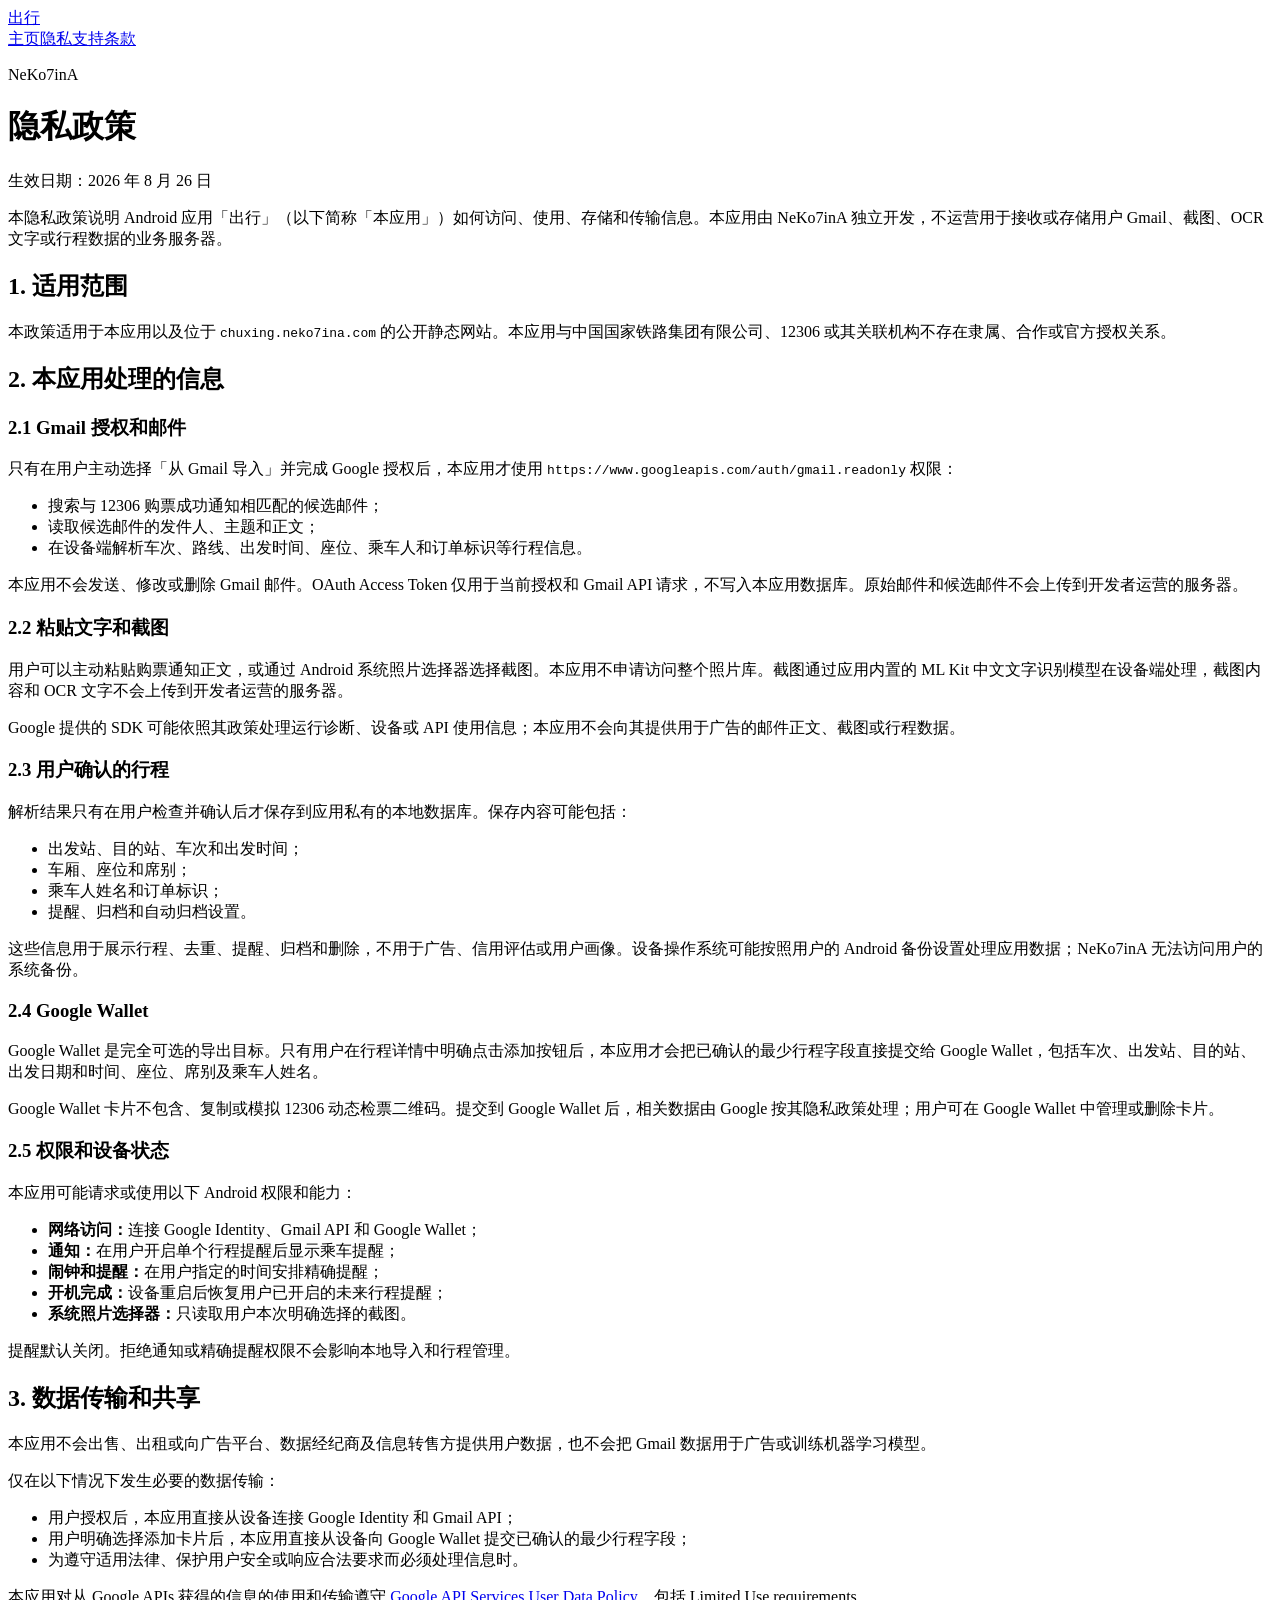
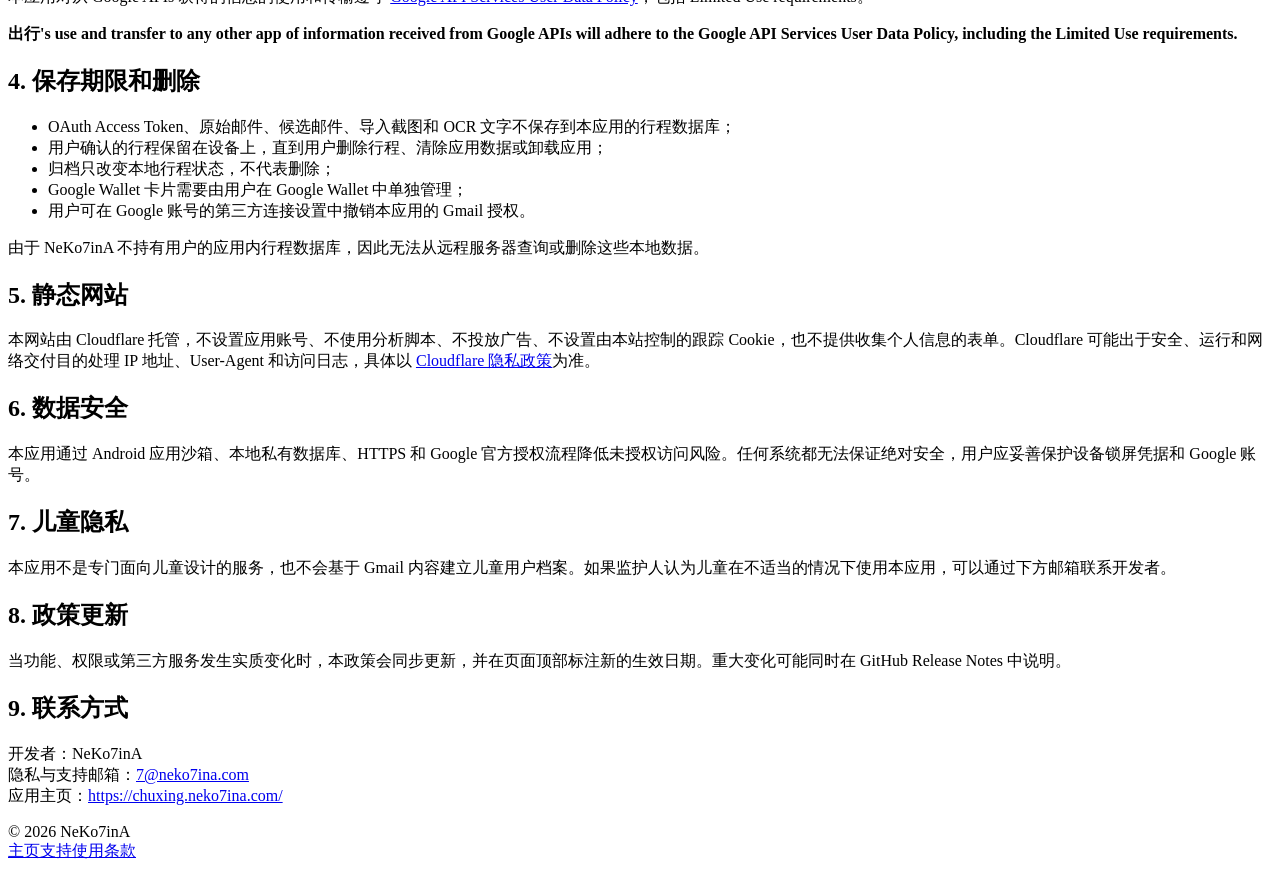
==== site/privacy/index.html @ a830c507 "添加出行应用公开站点" ====
<!doctype html>
<html lang="zh-CN">
<head>
  <meta charset="utf-8">
  <meta name="viewport" content="width=device-width, initial-scale=1">
  <meta name="description" content="出行应用隐私政策：说明 Gmail、截图、OCR、本地行程和 Google Wallet 数据的处理方式。">
  <link rel="canonical" href="https://chuxing.neko7ina.com/privacy/">
  <link rel="icon" href="/assets/icon.svg" type="image/svg+xml">
  <link rel="stylesheet" href="/assets/style.css">
  <title>隐私政策｜出行</title>
</head>
<body>
<header class="site-header">
  <nav class="nav" aria-label="主导航">
    <a class="brand" href="/"><img src="/assets/icon.svg" alt=""><span>出行</span></a>
    <div class="nav-links">
      <a href="/">主页</a><a href="/privacy/" aria-current="page">隐私</a><a href="/support/">支持</a><a href="/terms/">条款</a>
    </div>
  </nav>
</header>
<main class="document">
  <p class="eyebrow">NeKo7inA</p>
  <h1>隐私政策</h1>
  <p class="meta">生效日期：2026 年 8 月 26 日</p>

  <p>本隐私政策说明 Android 应用「出行」（以下简称「本应用」）如何访问、使用、存储和传输信息。本应用由 NeKo7inA 独立开发，不运营用于接收或存储用户 Gmail、截图、OCR 文字或行程数据的业务服务器。</p>

  <h2>1. 适用范围</h2>
  <p>本政策适用于本应用以及位于 <code>chuxing.neko7ina.com</code> 的公开静态网站。本应用与中国国家铁路集团有限公司、12306 或其关联机构不存在隶属、合作或官方授权关系。</p>

  <h2>2. 本应用处理的信息</h2>
  <h3>2.1 Gmail 授权和邮件</h3>
  <p>只有在用户主动选择「从 Gmail 导入」并完成 Google 授权后，本应用才使用 <code>https://www.googleapis.com/auth/gmail.readonly</code> 权限：</p>
  <ul>
    <li>搜索与 12306 购票成功通知相匹配的候选邮件；</li>
    <li>读取候选邮件的发件人、主题和正文；</li>
    <li>在设备端解析车次、路线、出发时间、座位、乘车人和订单标识等行程信息。</li>
  </ul>
  <p>本应用不会发送、修改或删除 Gmail 邮件。OAuth Access Token 仅用于当前授权和 Gmail API 请求，不写入本应用数据库。原始邮件和候选邮件不会上传到开发者运营的服务器。</p>

  <h3>2.2 粘贴文字和截图</h3>
  <p>用户可以主动粘贴购票通知正文，或通过 Android 系统照片选择器选择截图。本应用不申请访问整个照片库。截图通过应用内置的 ML Kit 中文文字识别模型在设备端处理，截图内容和 OCR 文字不会上传到开发者运营的服务器。</p>
  <p>Google 提供的 SDK 可能依照其政策处理运行诊断、设备或 API 使用信息；本应用不会向其提供用于广告的邮件正文、截图或行程数据。</p>

  <h3>2.3 用户确认的行程</h3>
  <p>解析结果只有在用户检查并确认后才保存到应用私有的本地数据库。保存内容可能包括：</p>
  <ul>
    <li>出发站、目的站、车次和出发时间；</li>
    <li>车厢、座位和席别；</li>
    <li>乘车人姓名和订单标识；</li>
    <li>提醒、归档和自动归档设置。</li>
  </ul>
  <p>这些信息用于展示行程、去重、提醒、归档和删除，不用于广告、信用评估或用户画像。设备操作系统可能按照用户的 Android 备份设置处理应用数据；NeKo7inA 无法访问用户的系统备份。</p>

  <h3>2.4 Google Wallet</h3>
  <p>Google Wallet 是完全可选的导出目标。只有用户在行程详情中明确点击添加按钮后，本应用才会把已确认的最少行程字段直接提交给 Google Wallet，包括车次、出发站、目的站、出发日期和时间、座位、席别及乘车人姓名。</p>
  <p>Google Wallet 卡片不包含、复制或模拟 12306 动态检票二维码。提交到 Google Wallet 后，相关数据由 Google 按其隐私政策处理；用户可在 Google Wallet 中管理或删除卡片。</p>

  <h3>2.5 权限和设备状态</h3>
  <p>本应用可能请求或使用以下 Android 权限和能力：</p>
  <ul>
    <li><strong>网络访问：</strong>连接 Google Identity、Gmail API 和 Google Wallet；</li>
    <li><strong>通知：</strong>在用户开启单个行程提醒后显示乘车提醒；</li>
    <li><strong>闹钟和提醒：</strong>在用户指定的时间安排精确提醒；</li>
    <li><strong>开机完成：</strong>设备重启后恢复用户已开启的未来行程提醒；</li>
    <li><strong>系统照片选择器：</strong>只读取用户本次明确选择的截图。</li>
  </ul>
  <p>提醒默认关闭。拒绝通知或精确提醒权限不会影响本地导入和行程管理。</p>

  <h2>3. 数据传输和共享</h2>
  <p>本应用不会出售、出租或向广告平台、数据经纪商及信息转售方提供用户数据，也不会把 Gmail 数据用于广告或训练机器学习模型。</p>
  <p>仅在以下情况下发生必要的数据传输：</p>
  <ul>
    <li>用户授权后，本应用直接从设备连接 Google Identity 和 Gmail API；</li>
    <li>用户明确选择添加卡片后，本应用直接从设备向 Google Wallet 提交已确认的最少行程字段；</li>
    <li>为遵守适用法律、保护用户安全或响应合法要求而必须处理信息时。</li>
  </ul>
  <p>本应用对从 Google APIs 获得的信息的使用和传输遵守 <a href="https://developers.google.com/terms/api-services-user-data-policy">Google API Services User Data Policy</a>，包括 Limited Use requirements。</p>
  <p lang="en"><strong>出行's use and transfer to any other app of information received from Google APIs will adhere to the Google API Services User Data Policy, including the Limited Use requirements.</strong></p>

  <h2>4. 保存期限和删除</h2>
  <ul>
    <li>OAuth Access Token、原始邮件、候选邮件、导入截图和 OCR 文字不保存到本应用的行程数据库；</li>
    <li>用户确认的行程保留在设备上，直到用户删除行程、清除应用数据或卸载应用；</li>
    <li>归档只改变本地行程状态，不代表删除；</li>
    <li>Google Wallet 卡片需要由用户在 Google Wallet 中单独管理；</li>
    <li>用户可在 Google 账号的第三方连接设置中撤销本应用的 Gmail 授权。</li>
  </ul>
  <p>由于 NeKo7inA 不持有用户的应用内行程数据库，因此无法从远程服务器查询或删除这些本地数据。</p>

  <h2>5. 静态网站</h2>
  <p>本网站由 Cloudflare 托管，不设置应用账号、不使用分析脚本、不投放广告、不设置由本站控制的跟踪 Cookie，也不提供收集个人信息的表单。Cloudflare 可能出于安全、运行和网络交付目的处理 IP 地址、User-Agent 和访问日志，具体以 <a href="https://www.cloudflare.com/privacypolicy/">Cloudflare 隐私政策</a>为准。</p>

  <h2>6. 数据安全</h2>
  <p>本应用通过 Android 应用沙箱、本地私有数据库、HTTPS 和 Google 官方授权流程降低未授权访问风险。任何系统都无法保证绝对安全，用户应妥善保护设备锁屏凭据和 Google 账号。</p>

  <h2>7. 儿童隐私</h2>
  <p>本应用不是专门面向儿童设计的服务，也不会基于 Gmail 内容建立儿童用户档案。如果监护人认为儿童在不适当的情况下使用本应用，可以通过下方邮箱联系开发者。</p>

  <h2>8. 政策更新</h2>
  <p>当功能、权限或第三方服务发生实质变化时，本政策会同步更新，并在页面顶部标注新的生效日期。重大变化可能同时在 GitHub Release Notes 中说明。</p>

  <h2>9. 联系方式</h2>
  <p>开发者：NeKo7inA<br>隐私与支持邮箱：<a href="mailto:7@neko7ina.com">7@neko7ina.com</a><br>应用主页：<a href="https://chuxing.neko7ina.com/">https://chuxing.neko7ina.com/</a></p>
</main>
<footer class="site-footer">
  <span>© 2026 NeKo7inA</span>
  <div class="footer-links"><a href="/">主页</a><a href="/support/">支持</a><a href="/terms/">使用条款</a></div>
</footer>
</body>
</html>
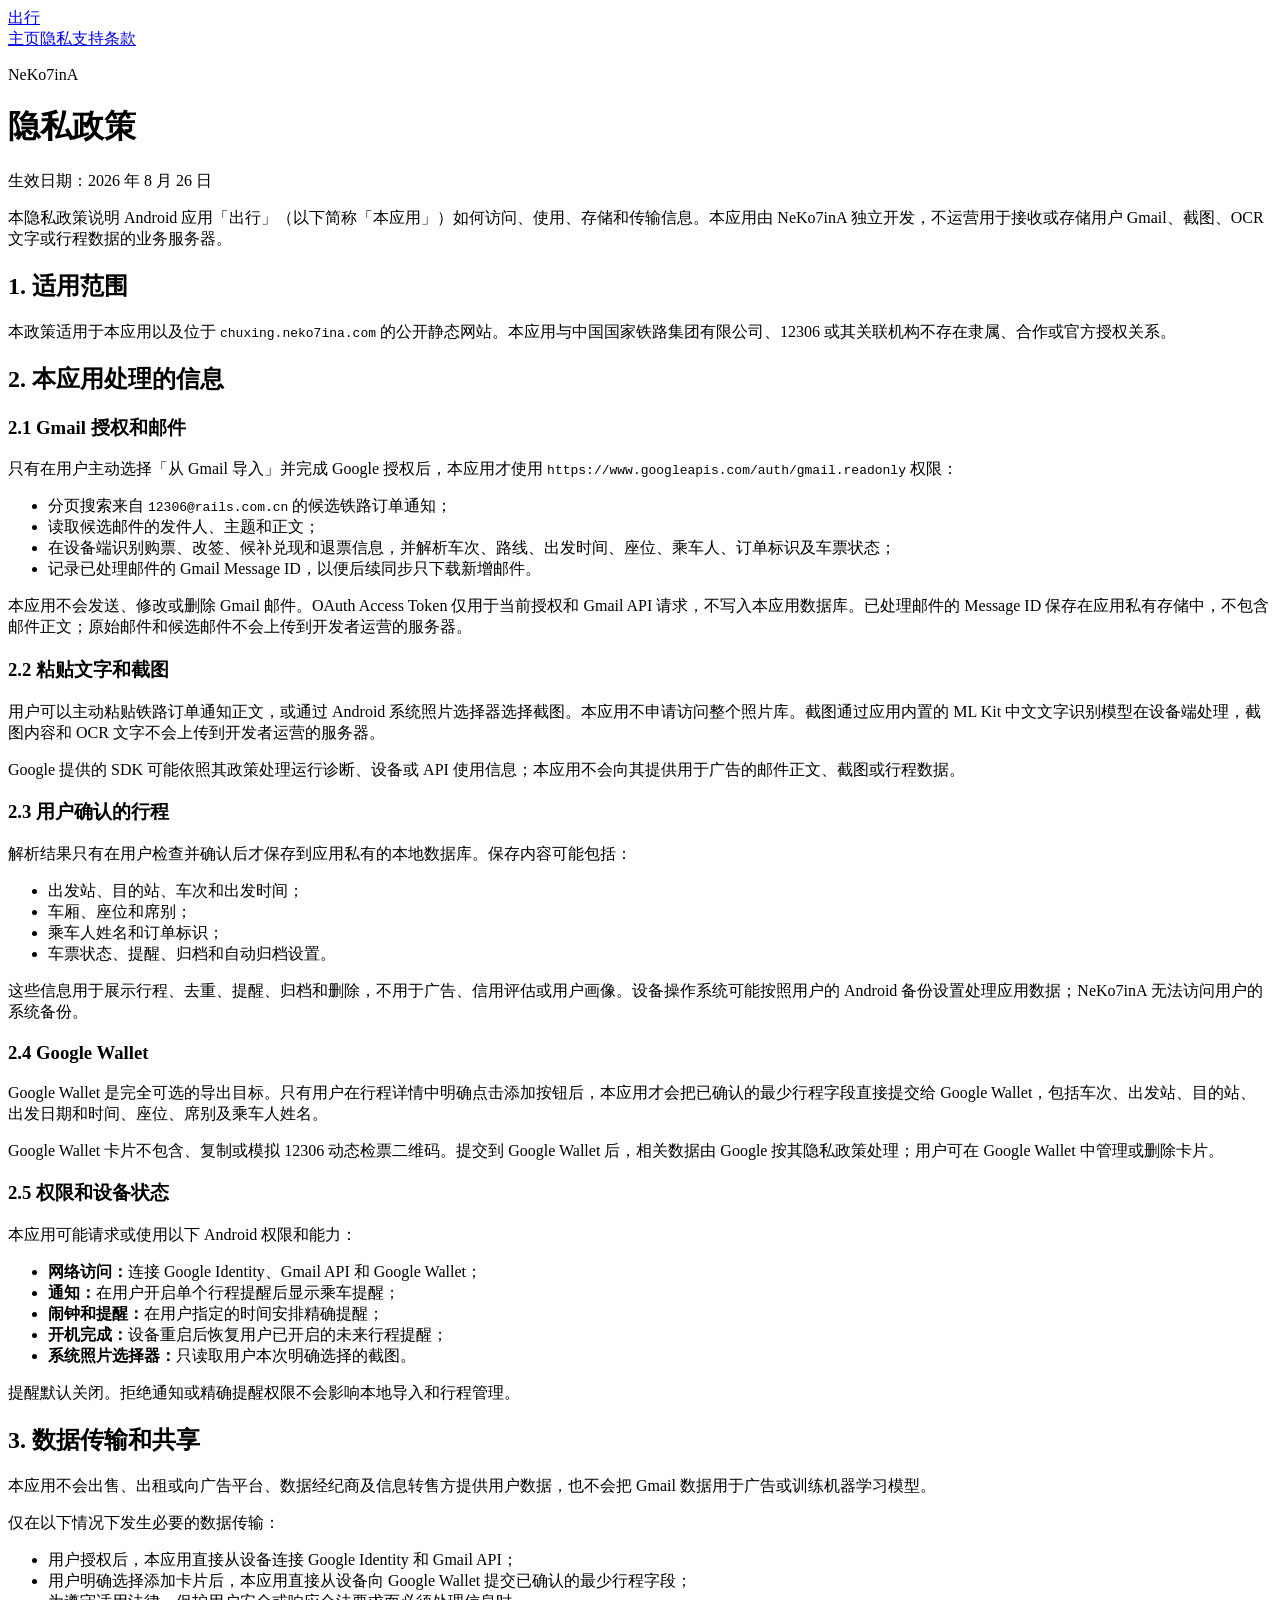
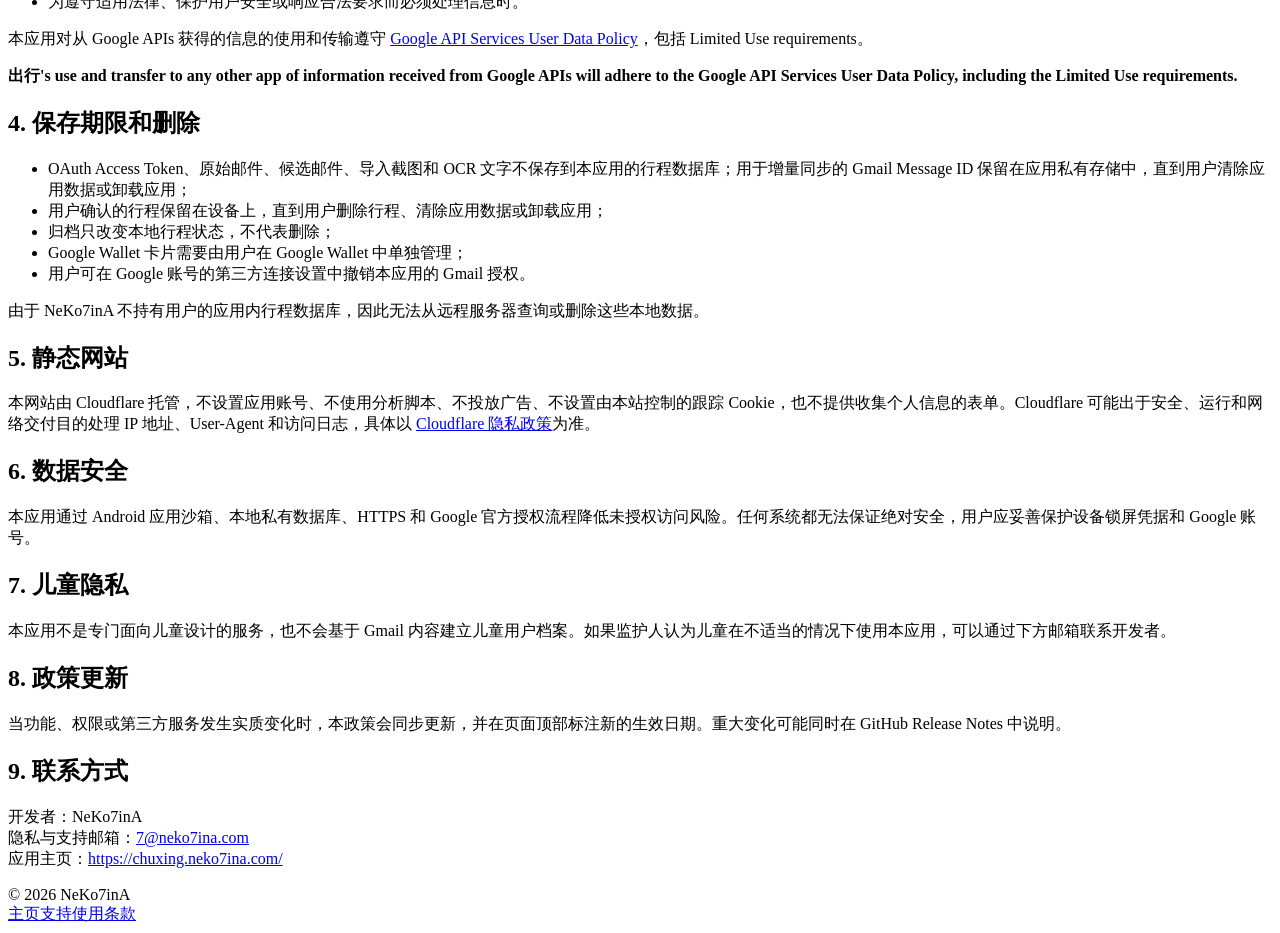
==== commit ef8f6566: "更新 Gmail 审核与隐私说明" ====
--- a/site/privacy/index.html
+++ b/site/privacy/index.html
@@ -32,14 +32,15 @@
   <h3>2.1 Gmail 授权和邮件</h3>
   <p>只有在用户主动选择「从 Gmail 导入」并完成 Google 授权后，本应用才使用 <code>https://www.googleapis.com/auth/gmail.readonly</code> 权限：</p>
   <ul>
-    <li>搜索与 12306 购票成功通知相匹配的候选邮件；</li>
+    <li>分页搜索来自 <code>12306@rails.com.cn</code> 的候选铁路订单通知；</li>
     <li>读取候选邮件的发件人、主题和正文；</li>
-    <li>在设备端解析车次、路线、出发时间、座位、乘车人和订单标识等行程信息。</li>
+    <li>在设备端识别购票、改签、候补兑现和退票信息，并解析车次、路线、出发时间、座位、乘车人、订单标识及车票状态；</li>
+    <li>记录已处理邮件的 Gmail Message ID，以便后续同步只下载新增邮件。</li>
   </ul>
-  <p>本应用不会发送、修改或删除 Gmail 邮件。OAuth Access Token 仅用于当前授权和 Gmail API 请求，不写入本应用数据库。原始邮件和候选邮件不会上传到开发者运营的服务器。</p>
+  <p>本应用不会发送、修改或删除 Gmail 邮件。OAuth Access Token 仅用于当前授权和 Gmail API 请求，不写入本应用数据库。已处理邮件的 Message ID 保存在应用私有存储中，不包含邮件正文；原始邮件和候选邮件不会上传到开发者运营的服务器。</p>
 
   <h3>2.2 粘贴文字和截图</h3>
-  <p>用户可以主动粘贴购票通知正文，或通过 Android 系统照片选择器选择截图。本应用不申请访问整个照片库。截图通过应用内置的 ML Kit 中文文字识别模型在设备端处理，截图内容和 OCR 文字不会上传到开发者运营的服务器。</p>
+  <p>用户可以主动粘贴铁路订单通知正文，或通过 Android 系统照片选择器选择截图。本应用不申请访问整个照片库。截图通过应用内置的 ML Kit 中文文字识别模型在设备端处理，截图内容和 OCR 文字不会上传到开发者运营的服务器。</p>
   <p>Google 提供的 SDK 可能依照其政策处理运行诊断、设备或 API 使用信息；本应用不会向其提供用于广告的邮件正文、截图或行程数据。</p>
 
   <h3>2.3 用户确认的行程</h3>
@@ -48,7 +49,7 @@
     <li>出发站、目的站、车次和出发时间；</li>
     <li>车厢、座位和席别；</li>
     <li>乘车人姓名和订单标识；</li>
-    <li>提醒、归档和自动归档设置。</li>
+    <li>车票状态、提醒、归档和自动归档设置。</li>
   </ul>
   <p>这些信息用于展示行程、去重、提醒、归档和删除，不用于广告、信用评估或用户画像。设备操作系统可能按照用户的 Android 备份设置处理应用数据；NeKo7inA 无法访问用户的系统备份。</p>
 
@@ -80,7 +81,7 @@
 
   <h2>4. 保存期限和删除</h2>
   <ul>
-    <li>OAuth Access Token、原始邮件、候选邮件、导入截图和 OCR 文字不保存到本应用的行程数据库；</li>
+    <li>OAuth Access Token、原始邮件、候选邮件、导入截图和 OCR 文字不保存到本应用的行程数据库；用于增量同步的 Gmail Message ID 保留在应用私有存储中，直到用户清除应用数据或卸载应用；</li>
     <li>用户确认的行程保留在设备上，直到用户删除行程、清除应用数据或卸载应用；</li>
     <li>归档只改变本地行程状态，不代表删除；</li>
     <li>Google Wallet 卡片需要由用户在 Google Wallet 中单独管理；</li>
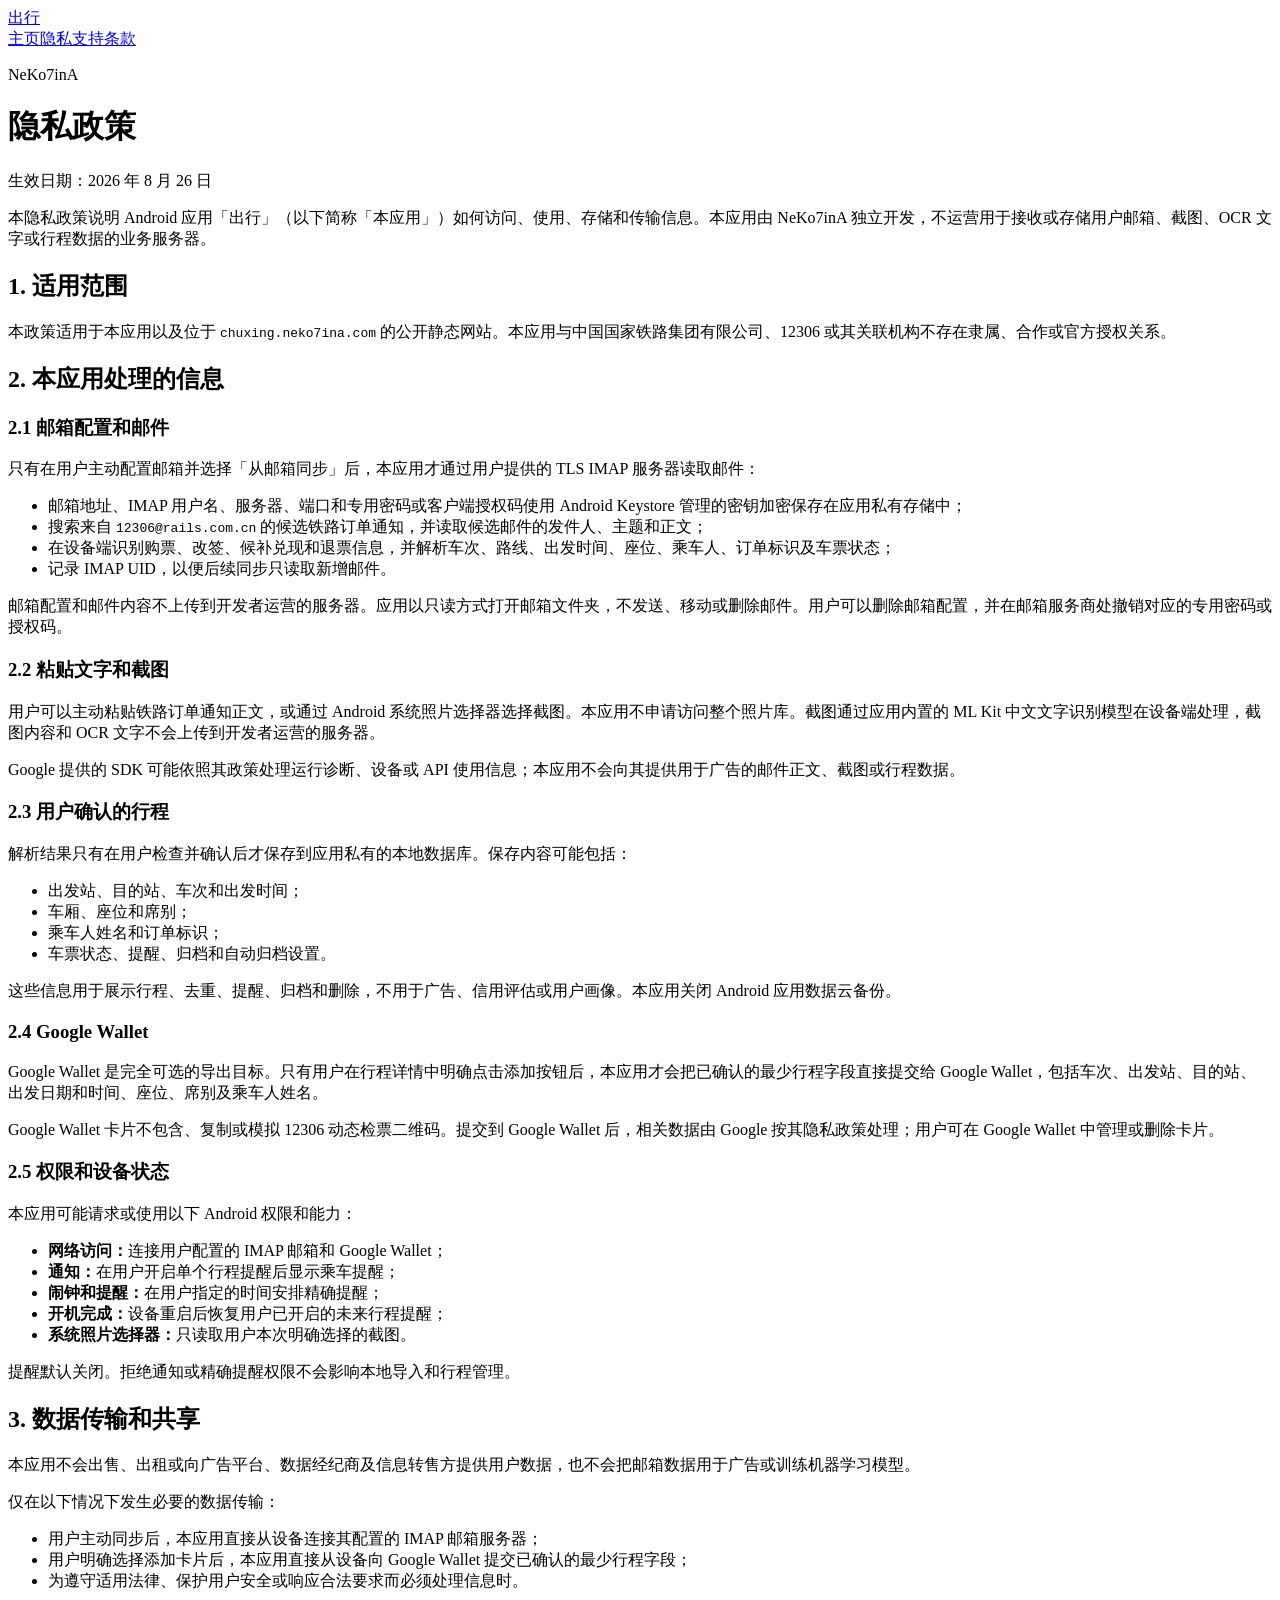
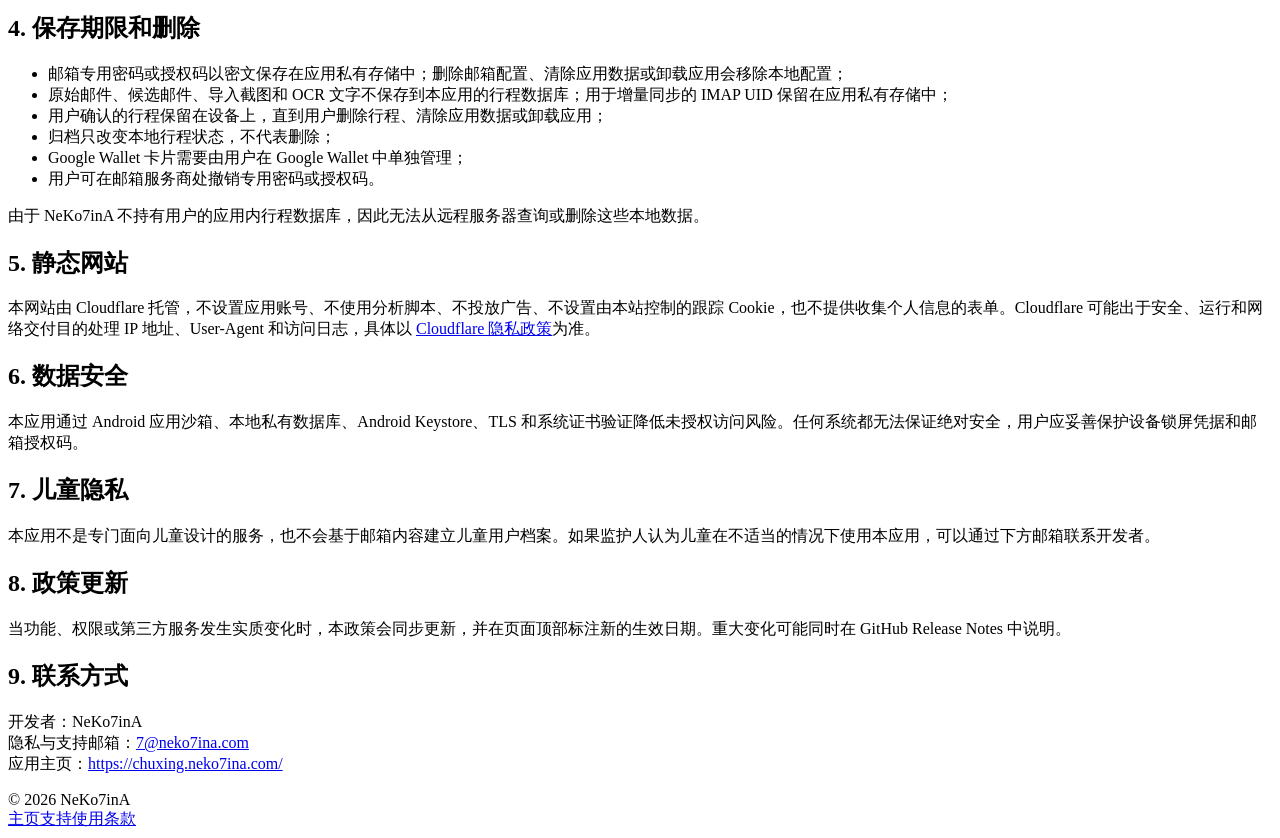
==== commit ad45fc9f: "改用 IMAP 邮箱同步说明" ====
--- a/site/privacy/index.html
+++ b/site/privacy/index.html
@@ -3,7 +3,7 @@
 <head>
   <meta charset="utf-8">
   <meta name="viewport" content="width=device-width, initial-scale=1">
-  <meta name="description" content="出行应用隐私政策：说明 Gmail、截图、OCR、本地行程和 Google Wallet 数据的处理方式。">
+  <meta name="description" content="出行应用隐私政策：说明邮箱同步、截图、OCR、本地行程和 Google Wallet 数据的处理方式。">
   <link rel="canonical" href="https://chuxing.neko7ina.com/privacy/">
   <link rel="icon" href="/assets/icon.svg" type="image/svg+xml">
   <link rel="stylesheet" href="/assets/style.css">
@@ -23,21 +23,21 @@
   <h1>隐私政策</h1>
   <p class="meta">生效日期：2026 年 8 月 26 日</p>
 
-  <p>本隐私政策说明 Android 应用「出行」（以下简称「本应用」）如何访问、使用、存储和传输信息。本应用由 NeKo7inA 独立开发，不运营用于接收或存储用户 Gmail、截图、OCR 文字或行程数据的业务服务器。</p>
+  <p>本隐私政策说明 Android 应用「出行」（以下简称「本应用」）如何访问、使用、存储和传输信息。本应用由 NeKo7inA 独立开发，不运营用于接收或存储用户邮箱、截图、OCR 文字或行程数据的业务服务器。</p>
 
   <h2>1. 适用范围</h2>
   <p>本政策适用于本应用以及位于 <code>chuxing.neko7ina.com</code> 的公开静态网站。本应用与中国国家铁路集团有限公司、12306 或其关联机构不存在隶属、合作或官方授权关系。</p>
 
   <h2>2. 本应用处理的信息</h2>
-  <h3>2.1 Gmail 授权和邮件</h3>
-  <p>只有在用户主动选择「从 Gmail 导入」并完成 Google 授权后，本应用才使用 <code>https://www.googleapis.com/auth/gmail.readonly</code> 权限：</p>
+  <h3>2.1 邮箱配置和邮件</h3>
+  <p>只有在用户主动配置邮箱并选择「从邮箱同步」后，本应用才通过用户提供的 TLS IMAP 服务器读取邮件：</p>
   <ul>
-    <li>分页搜索来自 <code>12306@rails.com.cn</code> 的候选铁路订单通知；</li>
-    <li>读取候选邮件的发件人、主题和正文；</li>
+    <li>邮箱地址、IMAP 用户名、服务器、端口和专用密码或客户端授权码使用 Android Keystore 管理的密钥加密保存在应用私有存储中；</li>
+    <li>搜索来自 <code>12306@rails.com.cn</code> 的候选铁路订单通知，并读取候选邮件的发件人、主题和正文；</li>
     <li>在设备端识别购票、改签、候补兑现和退票信息，并解析车次、路线、出发时间、座位、乘车人、订单标识及车票状态；</li>
-    <li>记录已处理邮件的 Gmail Message ID，以便后续同步只下载新增邮件。</li>
+    <li>记录 IMAP UID，以便后续同步只读取新增邮件。</li>
   </ul>
-  <p>本应用不会发送、修改或删除 Gmail 邮件。OAuth Access Token 仅用于当前授权和 Gmail API 请求，不写入本应用数据库。已处理邮件的 Message ID 保存在应用私有存储中，不包含邮件正文；原始邮件和候选邮件不会上传到开发者运营的服务器。</p>
+  <p>邮箱配置和邮件内容不上传到开发者运营的服务器。应用以只读方式打开邮箱文件夹，不发送、移动或删除邮件。用户可以删除邮箱配置，并在邮箱服务商处撤销对应的专用密码或授权码。</p>
 
   <h3>2.2 粘贴文字和截图</h3>
   <p>用户可以主动粘贴铁路订单通知正文，或通过 Android 系统照片选择器选择截图。本应用不申请访问整个照片库。截图通过应用内置的 ML Kit 中文文字识别模型在设备端处理，截图内容和 OCR 文字不会上传到开发者运营的服务器。</p>
@@ -51,7 +51,7 @@
     <li>乘车人姓名和订单标识；</li>
     <li>车票状态、提醒、归档和自动归档设置。</li>
   </ul>
-  <p>这些信息用于展示行程、去重、提醒、归档和删除，不用于广告、信用评估或用户画像。设备操作系统可能按照用户的 Android 备份设置处理应用数据；NeKo7inA 无法访问用户的系统备份。</p>
+  <p>这些信息用于展示行程、去重、提醒、归档和删除，不用于广告、信用评估或用户画像。本应用关闭 Android 应用数据云备份。</p>
 
   <h3>2.4 Google Wallet</h3>
   <p>Google Wallet 是完全可选的导出目标。只有用户在行程详情中明确点击添加按钮后，本应用才会把已确认的最少行程字段直接提交给 Google Wallet，包括车次、出发站、目的站、出发日期和时间、座位、席别及乘车人姓名。</p>
@@ -60,7 +60,7 @@
   <h3>2.5 权限和设备状态</h3>
   <p>本应用可能请求或使用以下 Android 权限和能力：</p>
   <ul>
-    <li><strong>网络访问：</strong>连接 Google Identity、Gmail API 和 Google Wallet；</li>
+    <li><strong>网络访问：</strong>连接用户配置的 IMAP 邮箱和 Google Wallet；</li>
     <li><strong>通知：</strong>在用户开启单个行程提醒后显示乘车提醒；</li>
     <li><strong>闹钟和提醒：</strong>在用户指定的时间安排精确提醒；</li>
     <li><strong>开机完成：</strong>设备重启后恢复用户已开启的未来行程提醒；</li>
@@ -69,23 +69,21 @@
   <p>提醒默认关闭。拒绝通知或精确提醒权限不会影响本地导入和行程管理。</p>
 
   <h2>3. 数据传输和共享</h2>
-  <p>本应用不会出售、出租或向广告平台、数据经纪商及信息转售方提供用户数据，也不会把 Gmail 数据用于广告或训练机器学习模型。</p>
+  <p>本应用不会出售、出租或向广告平台、数据经纪商及信息转售方提供用户数据，也不会把邮箱数据用于广告或训练机器学习模型。</p>
   <p>仅在以下情况下发生必要的数据传输：</p>
   <ul>
-    <li>用户授权后，本应用直接从设备连接 Google Identity 和 Gmail API；</li>
+    <li>用户主动同步后，本应用直接从设备连接其配置的 IMAP 邮箱服务器；</li>
     <li>用户明确选择添加卡片后，本应用直接从设备向 Google Wallet 提交已确认的最少行程字段；</li>
     <li>为遵守适用法律、保护用户安全或响应合法要求而必须处理信息时。</li>
   </ul>
-  <p>本应用对从 Google APIs 获得的信息的使用和传输遵守 <a href="https://developers.google.com/terms/api-services-user-data-policy">Google API Services User Data Policy</a>，包括 Limited Use requirements。</p>
-  <p lang="en"><strong>出行's use and transfer to any other app of information received from Google APIs will adhere to the Google API Services User Data Policy, including the Limited Use requirements.</strong></p>
-
   <h2>4. 保存期限和删除</h2>
   <ul>
-    <li>OAuth Access Token、原始邮件、候选邮件、导入截图和 OCR 文字不保存到本应用的行程数据库；用于增量同步的 Gmail Message ID 保留在应用私有存储中，直到用户清除应用数据或卸载应用；</li>
+    <li>邮箱专用密码或授权码以密文保存在应用私有存储中；删除邮箱配置、清除应用数据或卸载应用会移除本地配置；</li>
+    <li>原始邮件、候选邮件、导入截图和 OCR 文字不保存到本应用的行程数据库；用于增量同步的 IMAP UID 保留在应用私有存储中；</li>
     <li>用户确认的行程保留在设备上，直到用户删除行程、清除应用数据或卸载应用；</li>
     <li>归档只改变本地行程状态，不代表删除；</li>
     <li>Google Wallet 卡片需要由用户在 Google Wallet 中单独管理；</li>
-    <li>用户可在 Google 账号的第三方连接设置中撤销本应用的 Gmail 授权。</li>
+    <li>用户可在邮箱服务商处撤销专用密码或授权码。</li>
   </ul>
   <p>由于 NeKo7inA 不持有用户的应用内行程数据库，因此无法从远程服务器查询或删除这些本地数据。</p>
 
@@ -93,10 +91,10 @@
   <p>本网站由 Cloudflare 托管，不设置应用账号、不使用分析脚本、不投放广告、不设置由本站控制的跟踪 Cookie，也不提供收集个人信息的表单。Cloudflare 可能出于安全、运行和网络交付目的处理 IP 地址、User-Agent 和访问日志，具体以 <a href="https://www.cloudflare.com/privacypolicy/">Cloudflare 隐私政策</a>为准。</p>
 
   <h2>6. 数据安全</h2>
-  <p>本应用通过 Android 应用沙箱、本地私有数据库、HTTPS 和 Google 官方授权流程降低未授权访问风险。任何系统都无法保证绝对安全，用户应妥善保护设备锁屏凭据和 Google 账号。</p>
+  <p>本应用通过 Android 应用沙箱、本地私有数据库、Android Keystore、TLS 和系统证书验证降低未授权访问风险。任何系统都无法保证绝对安全，用户应妥善保护设备锁屏凭据和邮箱授权码。</p>
 
   <h2>7. 儿童隐私</h2>
-  <p>本应用不是专门面向儿童设计的服务，也不会基于 Gmail 内容建立儿童用户档案。如果监护人认为儿童在不适当的情况下使用本应用，可以通过下方邮箱联系开发者。</p>
+  <p>本应用不是专门面向儿童设计的服务，也不会基于邮箱内容建立儿童用户档案。如果监护人认为儿童在不适当的情况下使用本应用，可以通过下方邮箱联系开发者。</p>
 
   <h2>8. 政策更新</h2>
   <p>当功能、权限或第三方服务发生实质变化时，本政策会同步更新，并在页面顶部标注新的生效日期。重大变化可能同时在 GitHub Release Notes 中说明。</p>
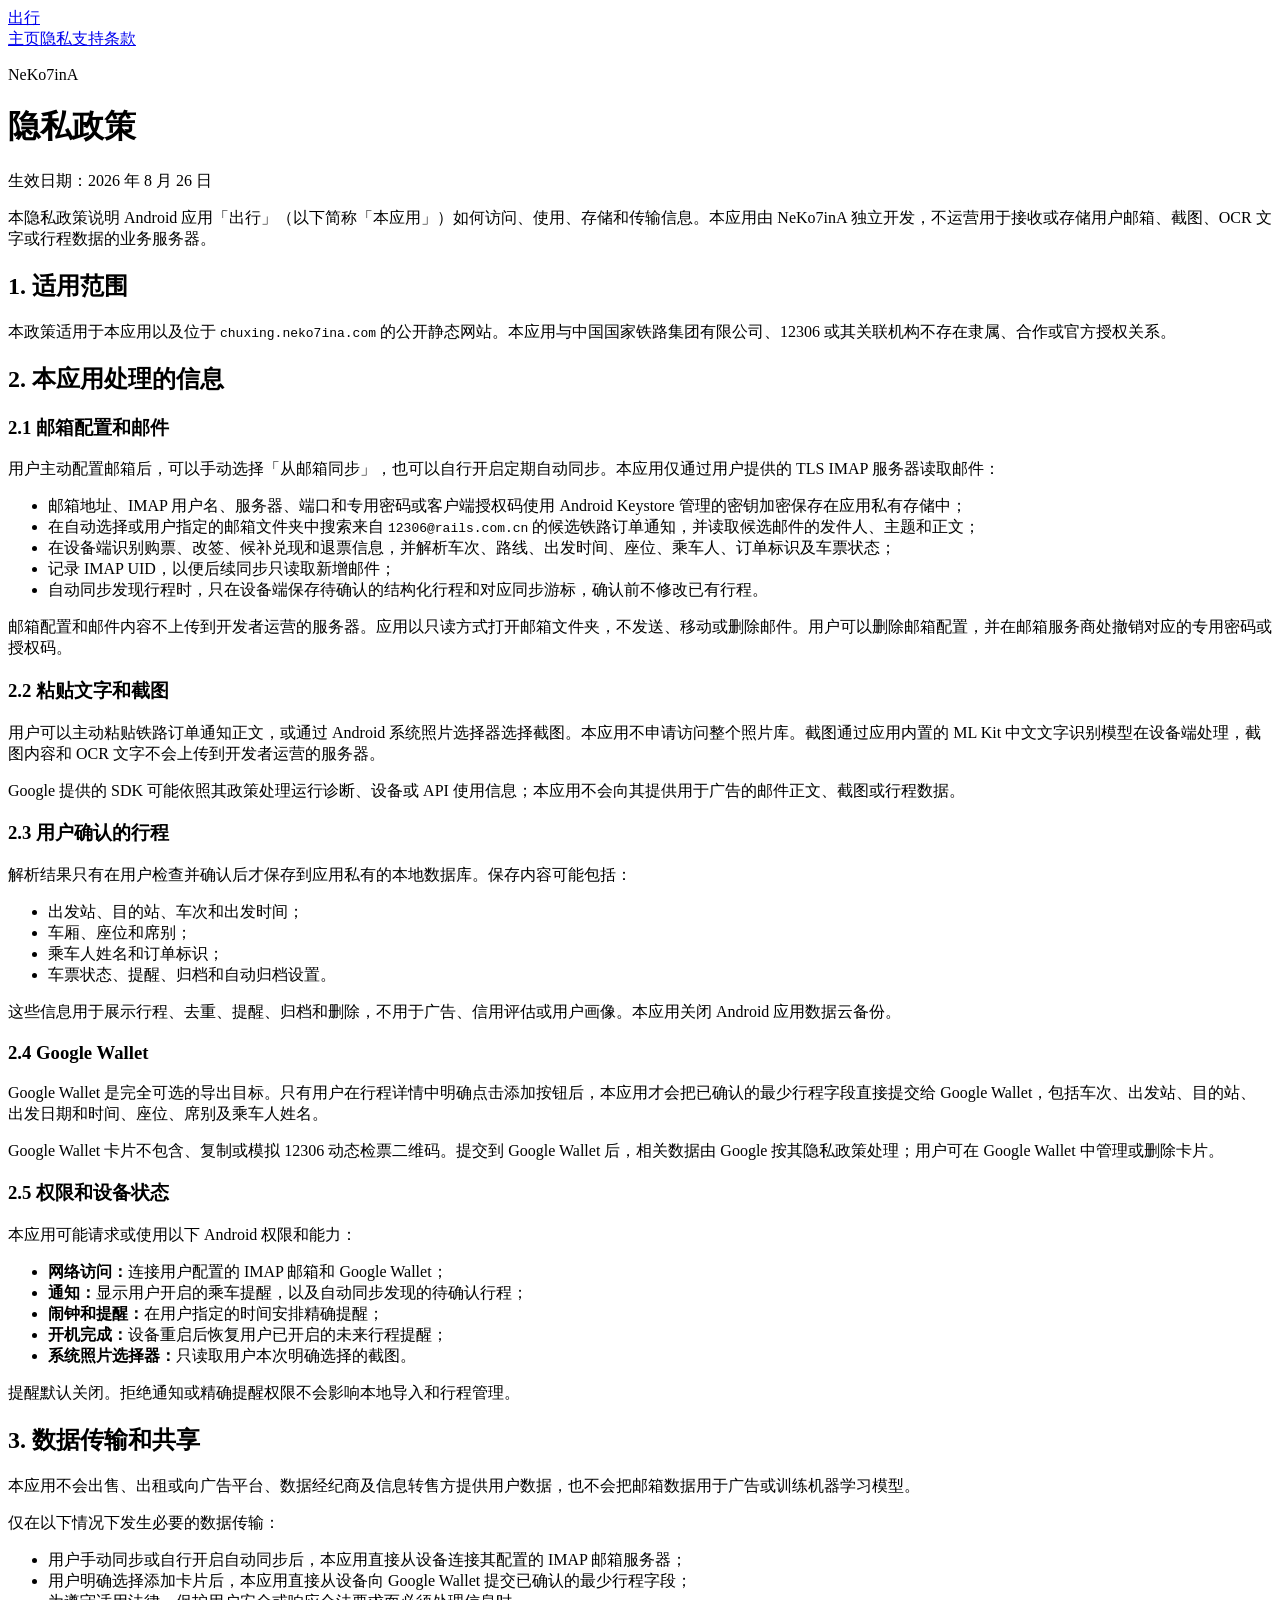
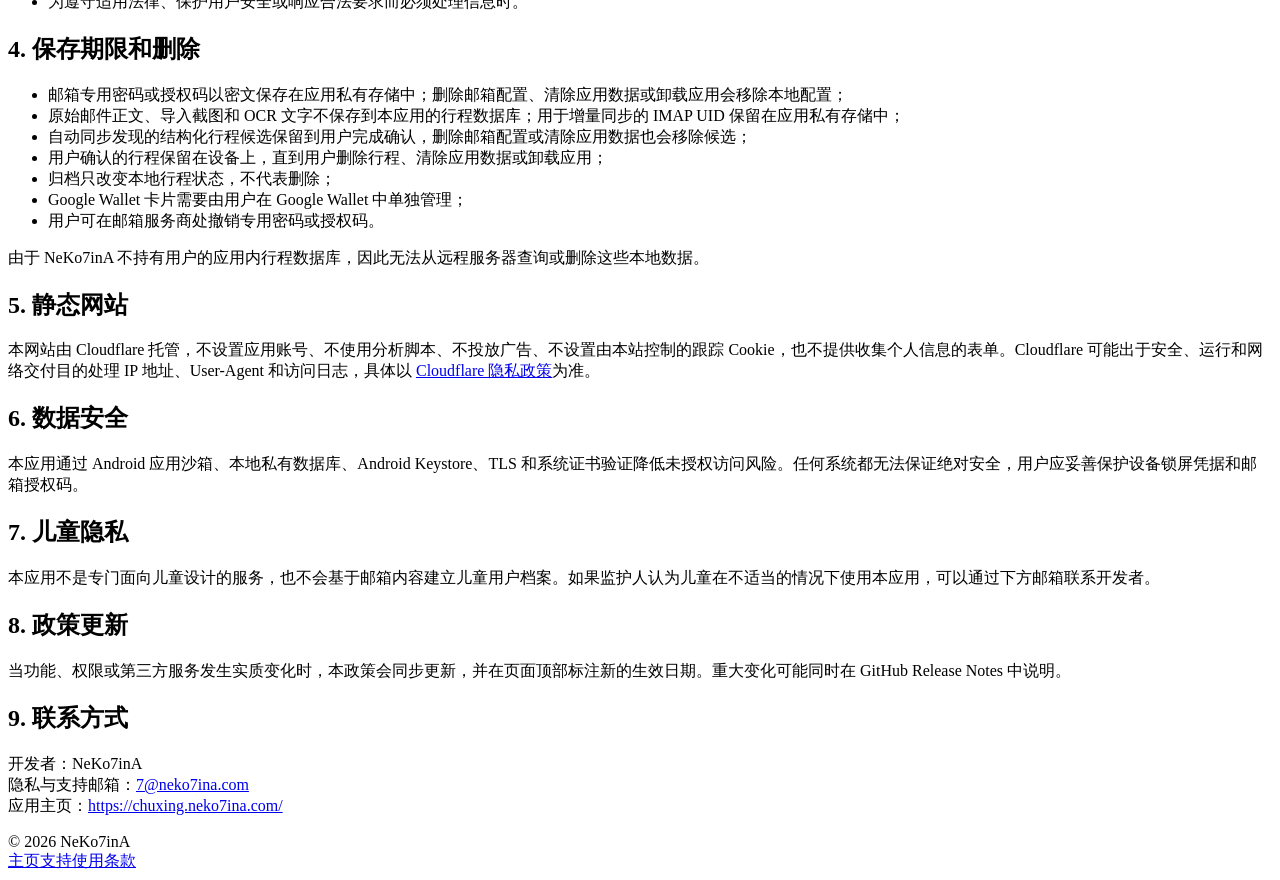
==== commit eb80cab5: "支持邮箱自动同步和指定文件夹" ====
--- a/site/privacy/index.html
+++ b/site/privacy/index.html
@@ -30,12 +30,13 @@
 
   <h2>2. 本应用处理的信息</h2>
   <h3>2.1 邮箱配置和邮件</h3>
-  <p>只有在用户主动配置邮箱并选择「从邮箱同步」后，本应用才通过用户提供的 TLS IMAP 服务器读取邮件：</p>
+  <p>用户主动配置邮箱后，可以手动选择「从邮箱同步」，也可以自行开启定期自动同步。本应用仅通过用户提供的 TLS IMAP 服务器读取邮件：</p>
   <ul>
     <li>邮箱地址、IMAP 用户名、服务器、端口和专用密码或客户端授权码使用 Android Keystore 管理的密钥加密保存在应用私有存储中；</li>
-    <li>搜索来自 <code>12306@rails.com.cn</code> 的候选铁路订单通知，并读取候选邮件的发件人、主题和正文；</li>
+    <li>在自动选择或用户指定的邮箱文件夹中搜索来自 <code>12306@rails.com.cn</code> 的候选铁路订单通知，并读取候选邮件的发件人、主题和正文；</li>
     <li>在设备端识别购票、改签、候补兑现和退票信息，并解析车次、路线、出发时间、座位、乘车人、订单标识及车票状态；</li>
-    <li>记录 IMAP UID，以便后续同步只读取新增邮件。</li>
+    <li>记录 IMAP UID，以便后续同步只读取新增邮件；</li>
+    <li>自动同步发现行程时，只在设备端保存待确认的结构化行程和对应同步游标，确认前不修改已有行程。</li>
   </ul>
   <p>邮箱配置和邮件内容不上传到开发者运营的服务器。应用以只读方式打开邮箱文件夹，不发送、移动或删除邮件。用户可以删除邮箱配置，并在邮箱服务商处撤销对应的专用密码或授权码。</p>
 
@@ -61,7 +62,7 @@
   <p>本应用可能请求或使用以下 Android 权限和能力：</p>
   <ul>
     <li><strong>网络访问：</strong>连接用户配置的 IMAP 邮箱和 Google Wallet；</li>
-    <li><strong>通知：</strong>在用户开启单个行程提醒后显示乘车提醒；</li>
+    <li><strong>通知：</strong>显示用户开启的乘车提醒，以及自动同步发现的待确认行程；</li>
     <li><strong>闹钟和提醒：</strong>在用户指定的时间安排精确提醒；</li>
     <li><strong>开机完成：</strong>设备重启后恢复用户已开启的未来行程提醒；</li>
     <li><strong>系统照片选择器：</strong>只读取用户本次明确选择的截图。</li>
@@ -72,14 +73,15 @@
   <p>本应用不会出售、出租或向广告平台、数据经纪商及信息转售方提供用户数据，也不会把邮箱数据用于广告或训练机器学习模型。</p>
   <p>仅在以下情况下发生必要的数据传输：</p>
   <ul>
-    <li>用户主动同步后，本应用直接从设备连接其配置的 IMAP 邮箱服务器；</li>
+    <li>用户手动同步或自行开启自动同步后，本应用直接从设备连接其配置的 IMAP 邮箱服务器；</li>
     <li>用户明确选择添加卡片后，本应用直接从设备向 Google Wallet 提交已确认的最少行程字段；</li>
     <li>为遵守适用法律、保护用户安全或响应合法要求而必须处理信息时。</li>
   </ul>
   <h2>4. 保存期限和删除</h2>
   <ul>
     <li>邮箱专用密码或授权码以密文保存在应用私有存储中；删除邮箱配置、清除应用数据或卸载应用会移除本地配置；</li>
-    <li>原始邮件、候选邮件、导入截图和 OCR 文字不保存到本应用的行程数据库；用于增量同步的 IMAP UID 保留在应用私有存储中；</li>
+    <li>原始邮件正文、导入截图和 OCR 文字不保存到本应用的行程数据库；用于增量同步的 IMAP UID 保留在应用私有存储中；</li>
+    <li>自动同步发现的结构化行程候选保留到用户完成确认，删除邮箱配置或清除应用数据也会移除候选；</li>
     <li>用户确认的行程保留在设备上，直到用户删除行程、清除应用数据或卸载应用；</li>
     <li>归档只改变本地行程状态，不代表删除；</li>
     <li>Google Wallet 卡片需要由用户在 Google Wallet 中单独管理；</li>
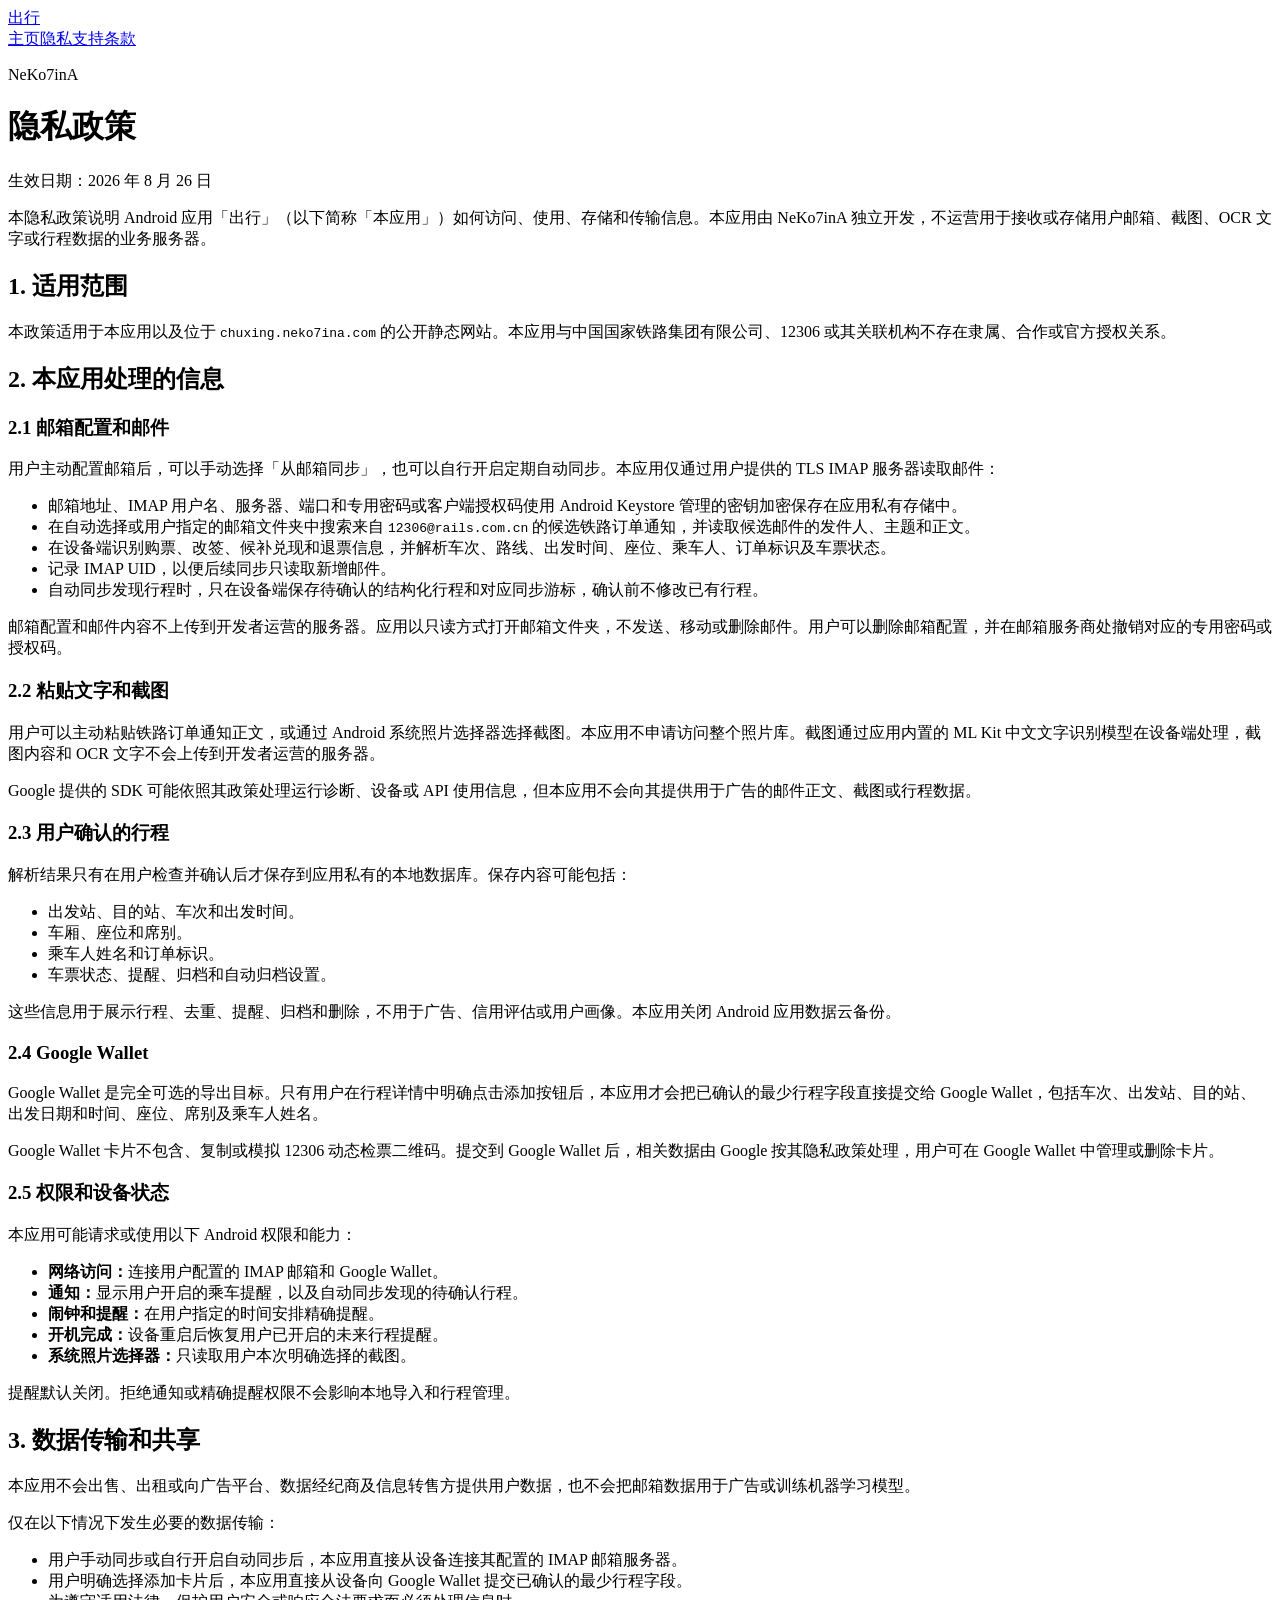
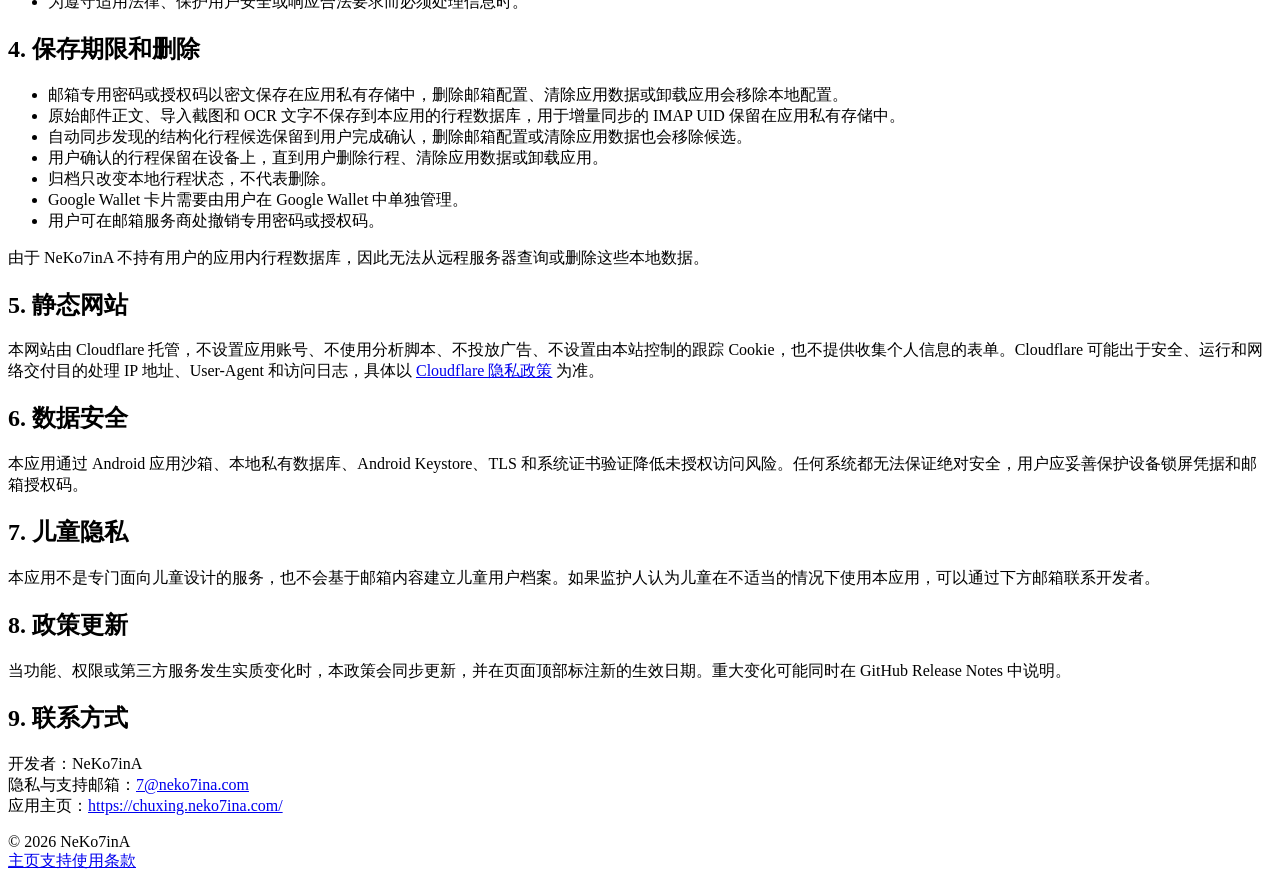
==== commit da1b7248: "统一中文文案与排版" ====
--- a/site/privacy/index.html
+++ b/site/privacy/index.html
@@ -32,39 +32,39 @@
   <h3>2.1 邮箱配置和邮件</h3>
   <p>用户主动配置邮箱后，可以手动选择「从邮箱同步」，也可以自行开启定期自动同步。本应用仅通过用户提供的 TLS IMAP 服务器读取邮件：</p>
   <ul>
-    <li>邮箱地址、IMAP 用户名、服务器、端口和专用密码或客户端授权码使用 Android Keystore 管理的密钥加密保存在应用私有存储中；</li>
-    <li>在自动选择或用户指定的邮箱文件夹中搜索来自 <code>12306@rails.com.cn</code> 的候选铁路订单通知，并读取候选邮件的发件人、主题和正文；</li>
-    <li>在设备端识别购票、改签、候补兑现和退票信息，并解析车次、路线、出发时间、座位、乘车人、订单标识及车票状态；</li>
-    <li>记录 IMAP UID，以便后续同步只读取新增邮件；</li>
+    <li>邮箱地址、IMAP 用户名、服务器、端口和专用密码或客户端授权码使用 Android Keystore 管理的密钥加密保存在应用私有存储中。</li>
+    <li>在自动选择或用户指定的邮箱文件夹中搜索来自 <code>12306@rails.com.cn</code> 的候选铁路订单通知，并读取候选邮件的发件人、主题和正文。</li>
+    <li>在设备端识别购票、改签、候补兑现和退票信息，并解析车次、路线、出发时间、座位、乘车人、订单标识及车票状态。</li>
+    <li>记录 IMAP UID，以便后续同步只读取新增邮件。</li>
     <li>自动同步发现行程时，只在设备端保存待确认的结构化行程和对应同步游标，确认前不修改已有行程。</li>
   </ul>
   <p>邮箱配置和邮件内容不上传到开发者运营的服务器。应用以只读方式打开邮箱文件夹，不发送、移动或删除邮件。用户可以删除邮箱配置，并在邮箱服务商处撤销对应的专用密码或授权码。</p>
 
   <h3>2.2 粘贴文字和截图</h3>
   <p>用户可以主动粘贴铁路订单通知正文，或通过 Android 系统照片选择器选择截图。本应用不申请访问整个照片库。截图通过应用内置的 ML Kit 中文文字识别模型在设备端处理，截图内容和 OCR 文字不会上传到开发者运营的服务器。</p>
-  <p>Google 提供的 SDK 可能依照其政策处理运行诊断、设备或 API 使用信息；本应用不会向其提供用于广告的邮件正文、截图或行程数据。</p>
+  <p>Google 提供的 SDK 可能依照其政策处理运行诊断、设备或 API 使用信息，但本应用不会向其提供用于广告的邮件正文、截图或行程数据。</p>
 
   <h3>2.3 用户确认的行程</h3>
   <p>解析结果只有在用户检查并确认后才保存到应用私有的本地数据库。保存内容可能包括：</p>
   <ul>
-    <li>出发站、目的站、车次和出发时间；</li>
-    <li>车厢、座位和席别；</li>
-    <li>乘车人姓名和订单标识；</li>
+    <li>出发站、目的站、车次和出发时间。</li>
+    <li>车厢、座位和席别。</li>
+    <li>乘车人姓名和订单标识。</li>
     <li>车票状态、提醒、归档和自动归档设置。</li>
   </ul>
   <p>这些信息用于展示行程、去重、提醒、归档和删除，不用于广告、信用评估或用户画像。本应用关闭 Android 应用数据云备份。</p>
 
   <h3>2.4 Google Wallet</h3>
   <p>Google Wallet 是完全可选的导出目标。只有用户在行程详情中明确点击添加按钮后，本应用才会把已确认的最少行程字段直接提交给 Google Wallet，包括车次、出发站、目的站、出发日期和时间、座位、席别及乘车人姓名。</p>
-  <p>Google Wallet 卡片不包含、复制或模拟 12306 动态检票二维码。提交到 Google Wallet 后，相关数据由 Google 按其隐私政策处理；用户可在 Google Wallet 中管理或删除卡片。</p>
+  <p>Google Wallet 卡片不包含、复制或模拟 12306 动态检票二维码。提交到 Google Wallet 后，相关数据由 Google 按其隐私政策处理，用户可在 Google Wallet 中管理或删除卡片。</p>
 
   <h3>2.5 权限和设备状态</h3>
   <p>本应用可能请求或使用以下 Android 权限和能力：</p>
   <ul>
-    <li><strong>网络访问：</strong>连接用户配置的 IMAP 邮箱和 Google Wallet；</li>
-    <li><strong>通知：</strong>显示用户开启的乘车提醒，以及自动同步发现的待确认行程；</li>
-    <li><strong>闹钟和提醒：</strong>在用户指定的时间安排精确提醒；</li>
-    <li><strong>开机完成：</strong>设备重启后恢复用户已开启的未来行程提醒；</li>
+    <li><strong>网络访问：</strong>连接用户配置的 IMAP 邮箱和 Google Wallet。</li>
+    <li><strong>通知：</strong>显示用户开启的乘车提醒，以及自动同步发现的待确认行程。</li>
+    <li><strong>闹钟和提醒：</strong>在用户指定的时间安排精确提醒。</li>
+    <li><strong>开机完成：</strong>设备重启后恢复用户已开启的未来行程提醒。</li>
     <li><strong>系统照片选择器：</strong>只读取用户本次明确选择的截图。</li>
   </ul>
   <p>提醒默认关闭。拒绝通知或精确提醒权限不会影响本地导入和行程管理。</p>
@@ -73,24 +73,24 @@
   <p>本应用不会出售、出租或向广告平台、数据经纪商及信息转售方提供用户数据，也不会把邮箱数据用于广告或训练机器学习模型。</p>
   <p>仅在以下情况下发生必要的数据传输：</p>
   <ul>
-    <li>用户手动同步或自行开启自动同步后，本应用直接从设备连接其配置的 IMAP 邮箱服务器；</li>
-    <li>用户明确选择添加卡片后，本应用直接从设备向 Google Wallet 提交已确认的最少行程字段；</li>
+    <li>用户手动同步或自行开启自动同步后，本应用直接从设备连接其配置的 IMAP 邮箱服务器。</li>
+    <li>用户明确选择添加卡片后，本应用直接从设备向 Google Wallet 提交已确认的最少行程字段。</li>
     <li>为遵守适用法律、保护用户安全或响应合法要求而必须处理信息时。</li>
   </ul>
   <h2>4. 保存期限和删除</h2>
   <ul>
-    <li>邮箱专用密码或授权码以密文保存在应用私有存储中；删除邮箱配置、清除应用数据或卸载应用会移除本地配置；</li>
-    <li>原始邮件正文、导入截图和 OCR 文字不保存到本应用的行程数据库；用于增量同步的 IMAP UID 保留在应用私有存储中；</li>
-    <li>自动同步发现的结构化行程候选保留到用户完成确认，删除邮箱配置或清除应用数据也会移除候选；</li>
-    <li>用户确认的行程保留在设备上，直到用户删除行程、清除应用数据或卸载应用；</li>
-    <li>归档只改变本地行程状态，不代表删除；</li>
-    <li>Google Wallet 卡片需要由用户在 Google Wallet 中单独管理；</li>
+    <li>邮箱专用密码或授权码以密文保存在应用私有存储中，删除邮箱配置、清除应用数据或卸载应用会移除本地配置。</li>
+    <li>原始邮件正文、导入截图和 OCR 文字不保存到本应用的行程数据库，用于增量同步的 IMAP UID 保留在应用私有存储中。</li>
+    <li>自动同步发现的结构化行程候选保留到用户完成确认，删除邮箱配置或清除应用数据也会移除候选。</li>
+    <li>用户确认的行程保留在设备上，直到用户删除行程、清除应用数据或卸载应用。</li>
+    <li>归档只改变本地行程状态，不代表删除。</li>
+    <li>Google Wallet 卡片需要由用户在 Google Wallet 中单独管理。</li>
     <li>用户可在邮箱服务商处撤销专用密码或授权码。</li>
   </ul>
   <p>由于 NeKo7inA 不持有用户的应用内行程数据库，因此无法从远程服务器查询或删除这些本地数据。</p>
 
   <h2>5. 静态网站</h2>
-  <p>本网站由 Cloudflare 托管，不设置应用账号、不使用分析脚本、不投放广告、不设置由本站控制的跟踪 Cookie，也不提供收集个人信息的表单。Cloudflare 可能出于安全、运行和网络交付目的处理 IP 地址、User-Agent 和访问日志，具体以 <a href="https://www.cloudflare.com/privacypolicy/">Cloudflare 隐私政策</a>为准。</p>
+  <p>本网站由 Cloudflare 托管，不设置应用账号、不使用分析脚本、不投放广告、不设置由本站控制的跟踪 Cookie，也不提供收集个人信息的表单。Cloudflare 可能出于安全、运行和网络交付目的处理 IP 地址、User-Agent 和访问日志，具体以 <a href="https://www.cloudflare.com/privacypolicy/">Cloudflare 隐私政策</a> 为准。</p>
 
   <h2>6. 数据安全</h2>
   <p>本应用通过 Android 应用沙箱、本地私有数据库、Android Keystore、TLS 和系统证书验证降低未授权访问风险。任何系统都无法保证绝对安全，用户应妥善保护设备锁屏凭据和邮箱授权码。</p>
